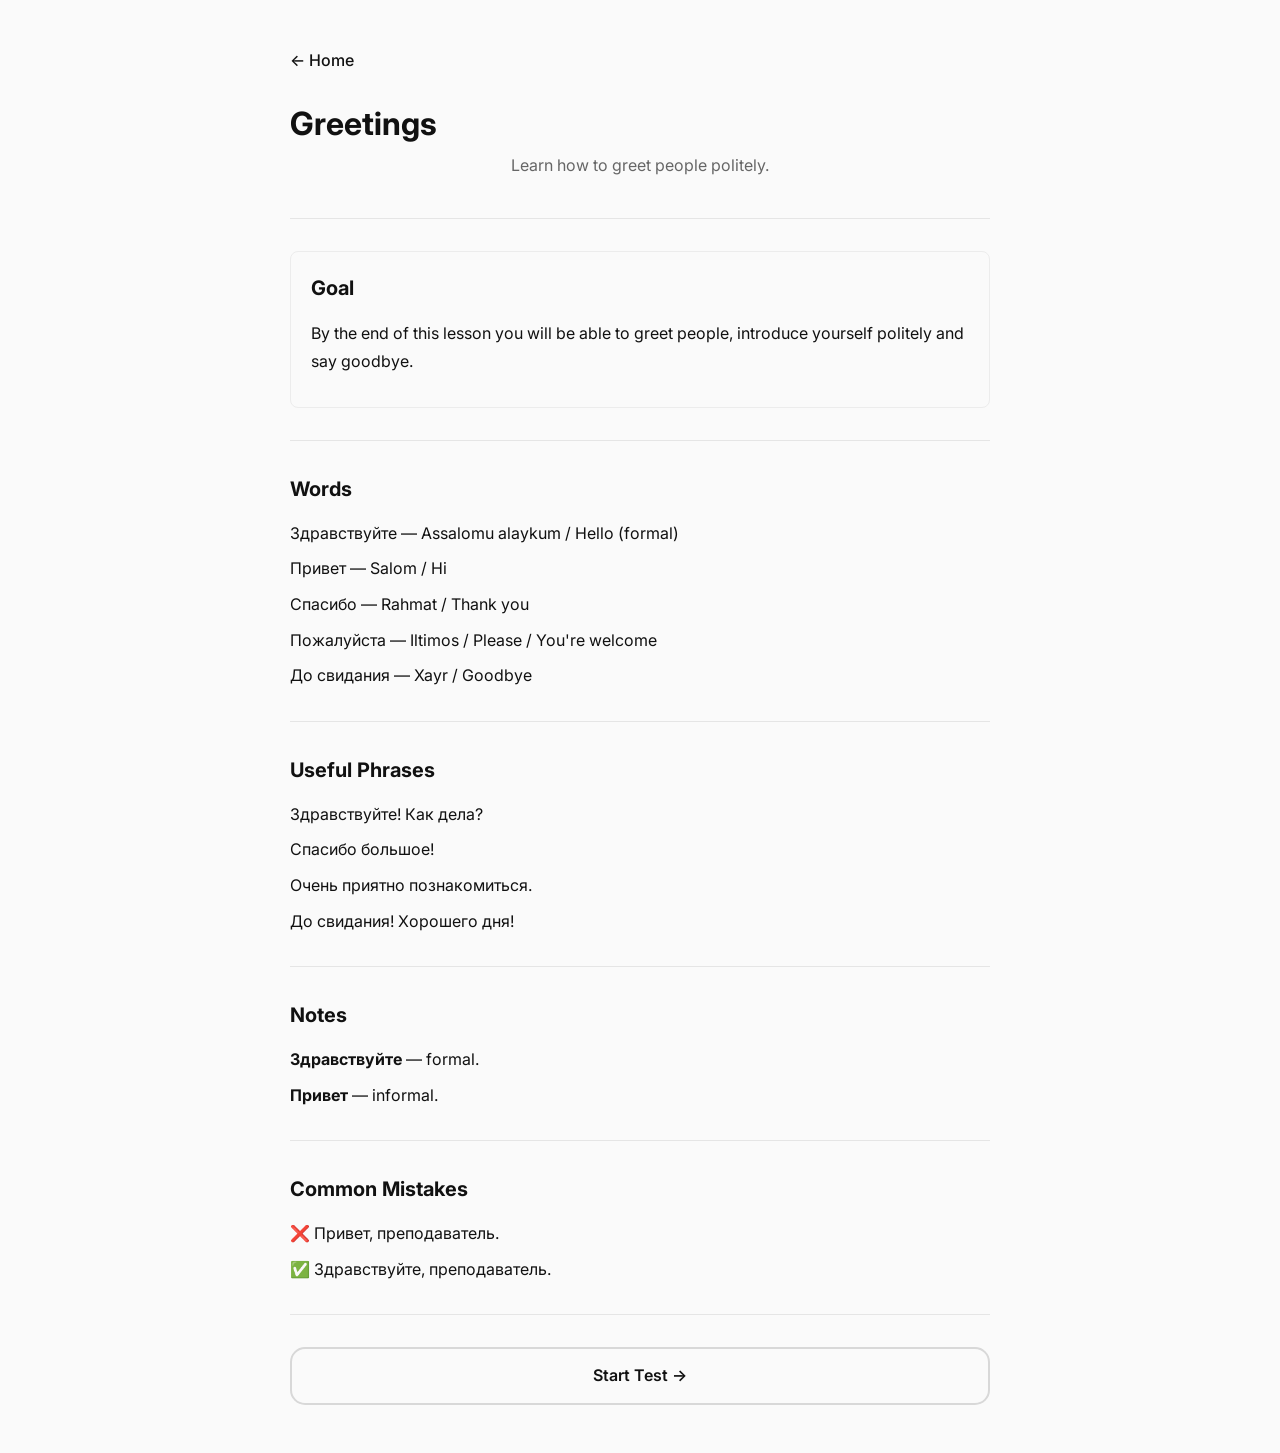
==== topics/greetings.html @ da56d436 "Complete home page v0.1" ====
<!DOCTYPE html>
<html lang="en">
<head>
    <meta charset="UTF-8">
    <meta name="viewport" content="width=device-width, initial-scale=1.0">
    <title>Greetings | RUZ</title>

    <link rel="stylesheet" href="../style.css">
</head>
<body>

<main class="container">

    <a href="../index.html" class="back-link">← Home</a>

    <h1>Greetings</h1>

    <p class="subtitle">
        Learn how to greet people politely.
    </p>

    <hr>

    <section class="lesson-section">

    <h2>Goal</h2>

    <p>
        By the end of this lesson you will be able to greet people,
        introduce yourself politely and say goodbye.
    </p>

    </section>

    <hr>

    <h2>Words</h2>

    <p>Здравствуйте — Assalomu alaykum / Hello (formal)</p>

    <p>Привет — Salom / Hi</p>

    <p>Спасибо — Rahmat / Thank you</p>

    <p>Пожалуйста — Iltimos / Please / You're welcome</p>

    <p>До свидания — Xayr / Goodbye</p>

    <hr>

    <h2>Useful Phrases</h2>

    <p>Здравствуйте! Как дела?</p>

    <p>Спасибо большое!</p>

    <p>Очень приятно познакомиться.</p>

    <p>До свидания! Хорошего дня!</p>

    <hr>

    <h2>Notes</h2>

    <p><strong>Здравствуйте</strong> — formal.</p>

    <p><strong>Привет</strong> — informal.</p>

    <hr>

    <h2>Common Mistakes</h2>

    <p>❌ Привет, преподаватель.</p>

    <p>✅ Здравствуйте, преподаватель.</p>

    <hr>

    <a href="../tests/greetings.html" class="start-button">
        Start Test →
    </a>

</main>

</body>
</html>
---- style.css ----
@import url('https://fonts.googleapis.com/css2?family=Inter:wght@400;600;700&display=swap');

*{
    margin:0;
    padding:0;
    box-sizing:border-box;
}

body{
    font-family:'Inter',sans-serif;
    background:#FAFAFA;
    color:#111111;
    line-height:1.6;
}

.container{
    width:min(700px,92%);
    margin:auto;
    padding:48px 0;
}

.logo{
    text-align:center;
    font-size:58px;
    font-weight:700;
}

.logo span{
    color:#0099B5;
}

.subtitle{
    text-align:center;
    color:#666;
    font-size:16px;
    margin-top:4px;
    margin-bottom:40px;
}

hr{
    border:none;
    border-top:1px solid #E5E5E5;
    margin:32px 0;
}

h2{
    font-size:20px;
    margin-bottom:16px;
}

nav{
    display:flex;
    flex-direction:column;
    gap:12px;
}

a{
    color:#111;
    text-decoration:none;
}

a:hover{
    color:#0099B5;
}

small{
    color:#777;
}

p{
    margin-bottom:10px;
}

.description{
    text-align:center;
    color:#777;
    max-width:420px;
    margin:16px auto 32px;
}

.start-button{
    display:block;
    width:100%;
    text-align:center;

    padding:14px;

    border:2px solid #D8D8D8;

    border-radius:15px;

    text-decoration:none;

    color:#111;

    font-weight:600;

    transition:.2s;
}

.start-button:hover{

    background:#0099B5;

    color:white;

}

.topics a,
.tools a{

    display:flex;

    justify-content:space-between;

    align-items:center;

    padding:10px 0;

    text-decoration:none;

    color:#111;

    border-bottom:1px solid #F0F0F0;

}

.topics span,
.tools span{

    color:#0099B5;

}

.topics a:hover,
.tools a:hover{

    color:#0099B5;

}

.topics a:hover span,
.tools a:hover span{

    color:#0099B5;

}

.roadmap div{

    display:flex;

    justify-content:space-between;

    padding:10px 0;

    border-bottom:1px solid #F0F0F0;

}

.roadmap small{

    color:#999;

}

footer{
    margin-top:48px;
}

.footer-link{
    display:block;
    text-decoration:none;
    color:#111111;
    margin:14px 0;
    font-weight:500;
}

.footer-link:hover{
    color:#0099B5;
}

.copyright{
    margin-top:24px;
    text-align:center;
    color:#777777;
    font-size:14px;
}

/* ---------- LESSON PAGE ---------- */

.back-link{
    display:inline-block;
    margin-bottom:24px;
    text-decoration:none;
    color:#111;
    font-weight:500;
}

.back-link:hover{
    color:#0099B5;
}

.lesson-section{
    border:1px solid #ECECEC;
    border-radius:8px;
    padding:20px;
    margin:28px 0;
}

.lesson-section h2{
    margin-top:0;
    margin-bottom:16px;
}

.lesson-section p{
    margin:12px 0;
    line-height:1.7;
}

.lesson-navigation{
    display:flex;
    justify-content:space-between;
    margin-top:40px;
}

.lesson-navigation a{
    text-decoration:none;
    color:#111;
    font-weight:500;
}

.lesson-navigation a:hover{
    color:#0099B5;
}
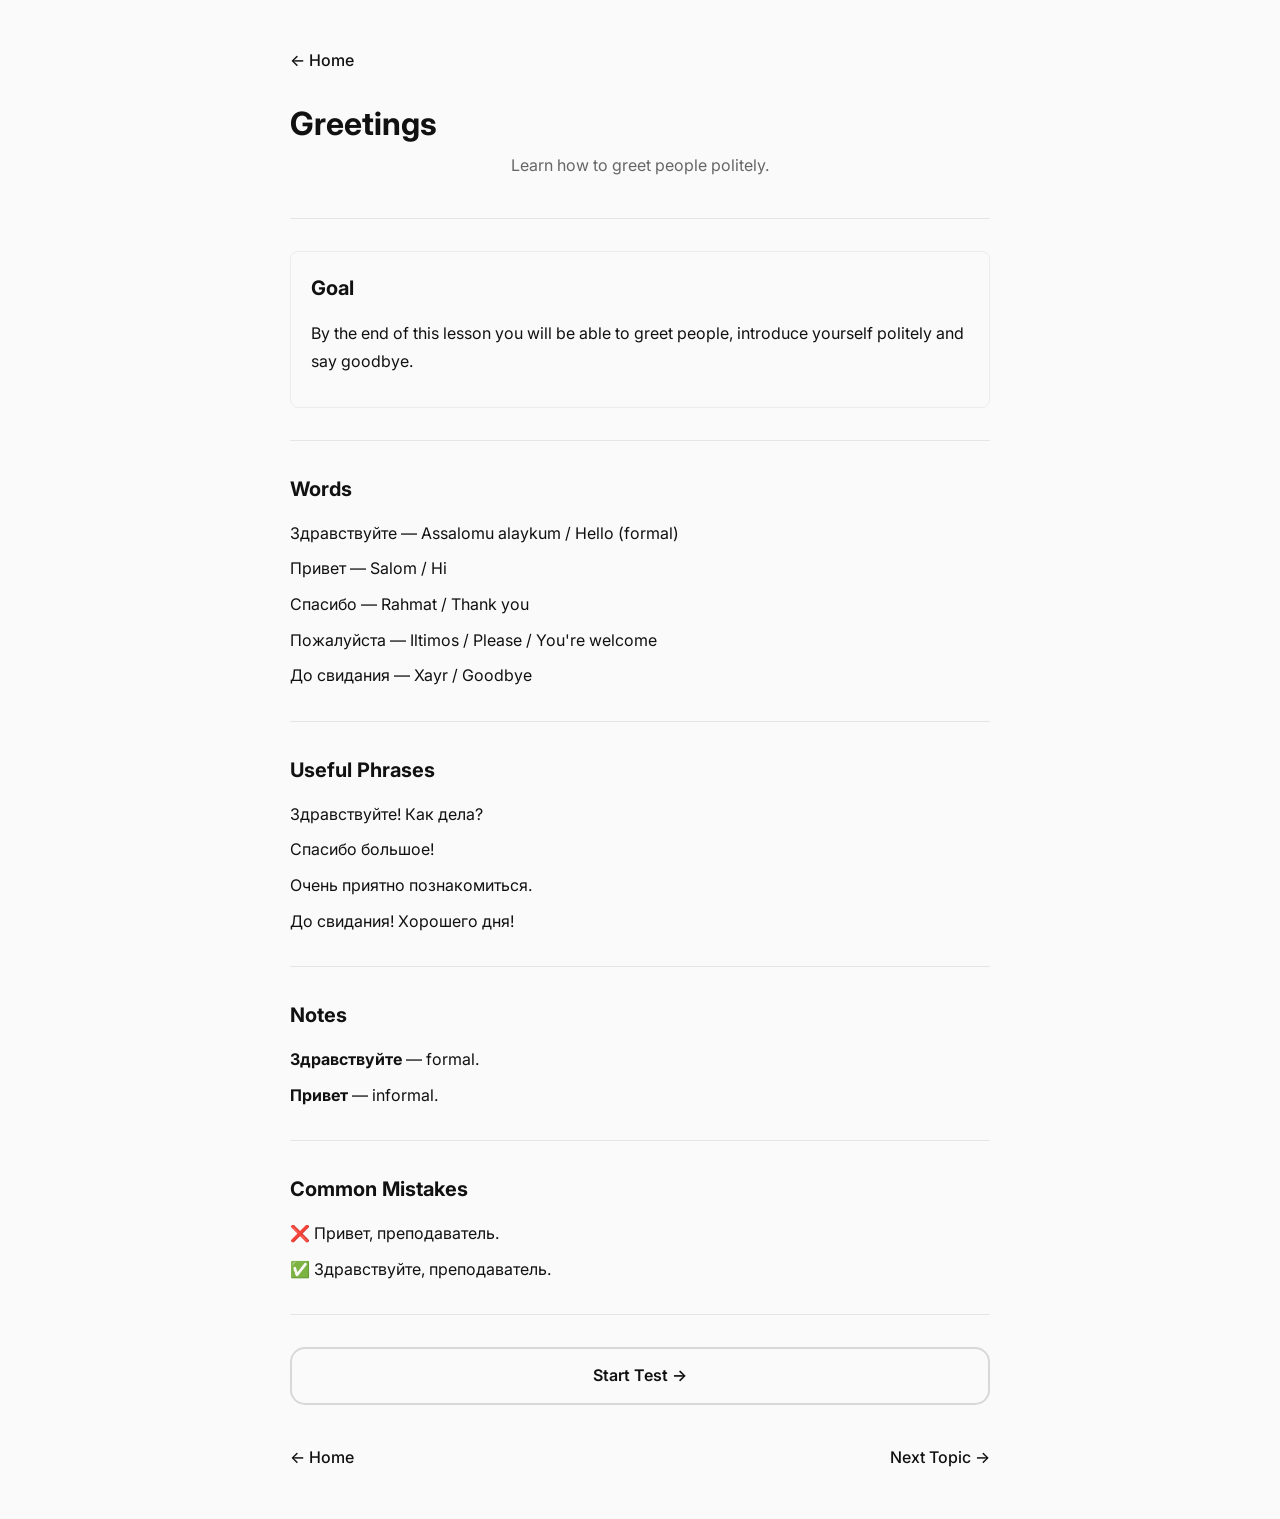
==== commit a0cdf23f: "Completely complete home page" ====
--- a/topics/greetings.html
+++ b/topics/greetings.html
@@ -60,25 +60,37 @@
 
     <hr>
 
-    <h2>Notes</h2>
+       <h2>Notes</h2>
 
-    <p><strong>Здравствуйте</strong> — formal.</p>
+       <p><strong>Здравствуйте</strong> — formal.</p>
 
-    <p><strong>Привет</strong> — informal.</p>
+       <p><strong>Привет</strong> — informal.</p>
 
     <hr>
 
-    <h2>Common Mistakes</h2>
+       <h2>Common Mistakes</h2>
 
-    <p>❌ Привет, преподаватель.</p>
+       <p>❌ Привет, преподаватель.</p>
 
-    <p>✅ Здравствуйте, преподаватель.</p>
+       <p>✅ Здравствуйте, преподаватель.</p>
 
     <hr>
 
-    <a href="../tests/greetings.html" class="start-button">
+       <a class="start-button" href="../tests/greetings.html">
         Start Test →
-    </a>
+       </a>
+
+    <div class="lesson-navigation">
+
+       <a href="../index.html">
+        ← Home
+       </a>
+
+       <a href="introduce-yourself.html">
+        Next Topic →
+       </a>
+
+    </div>
 
 </main>
 
